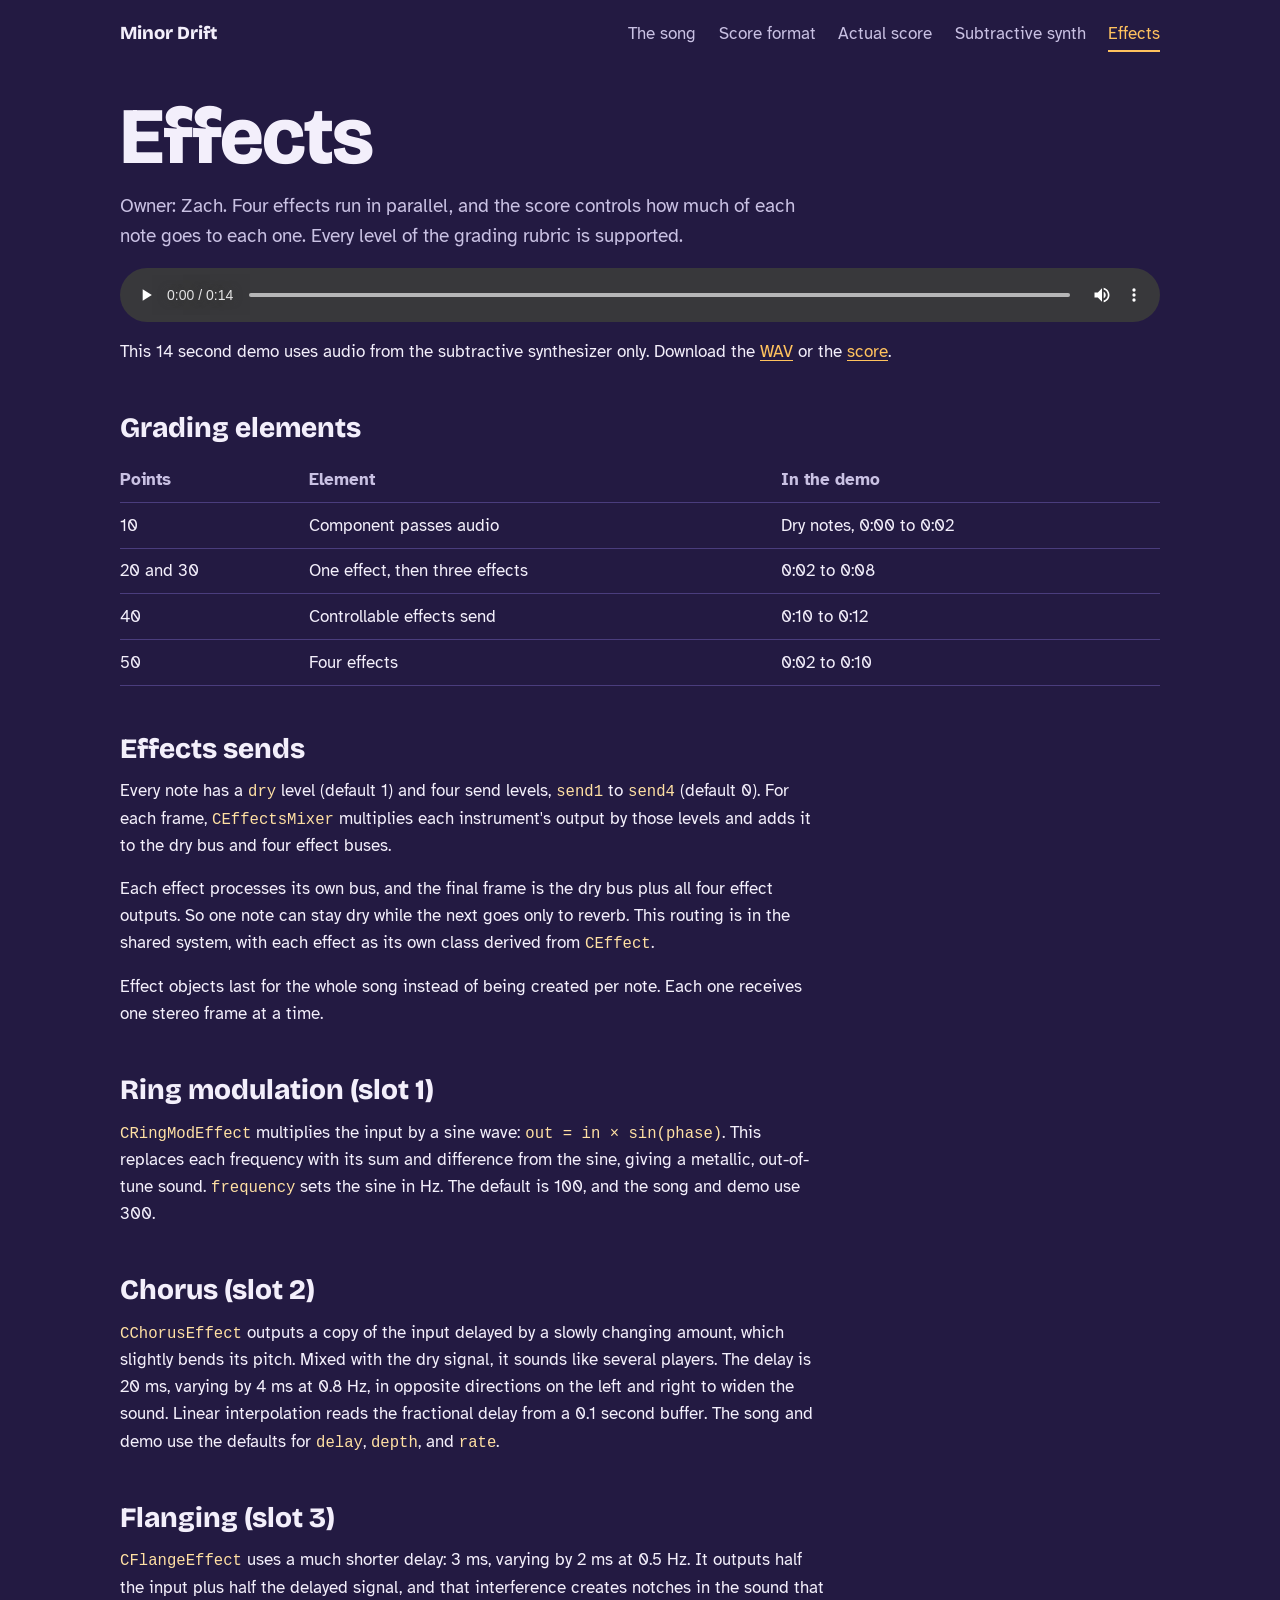
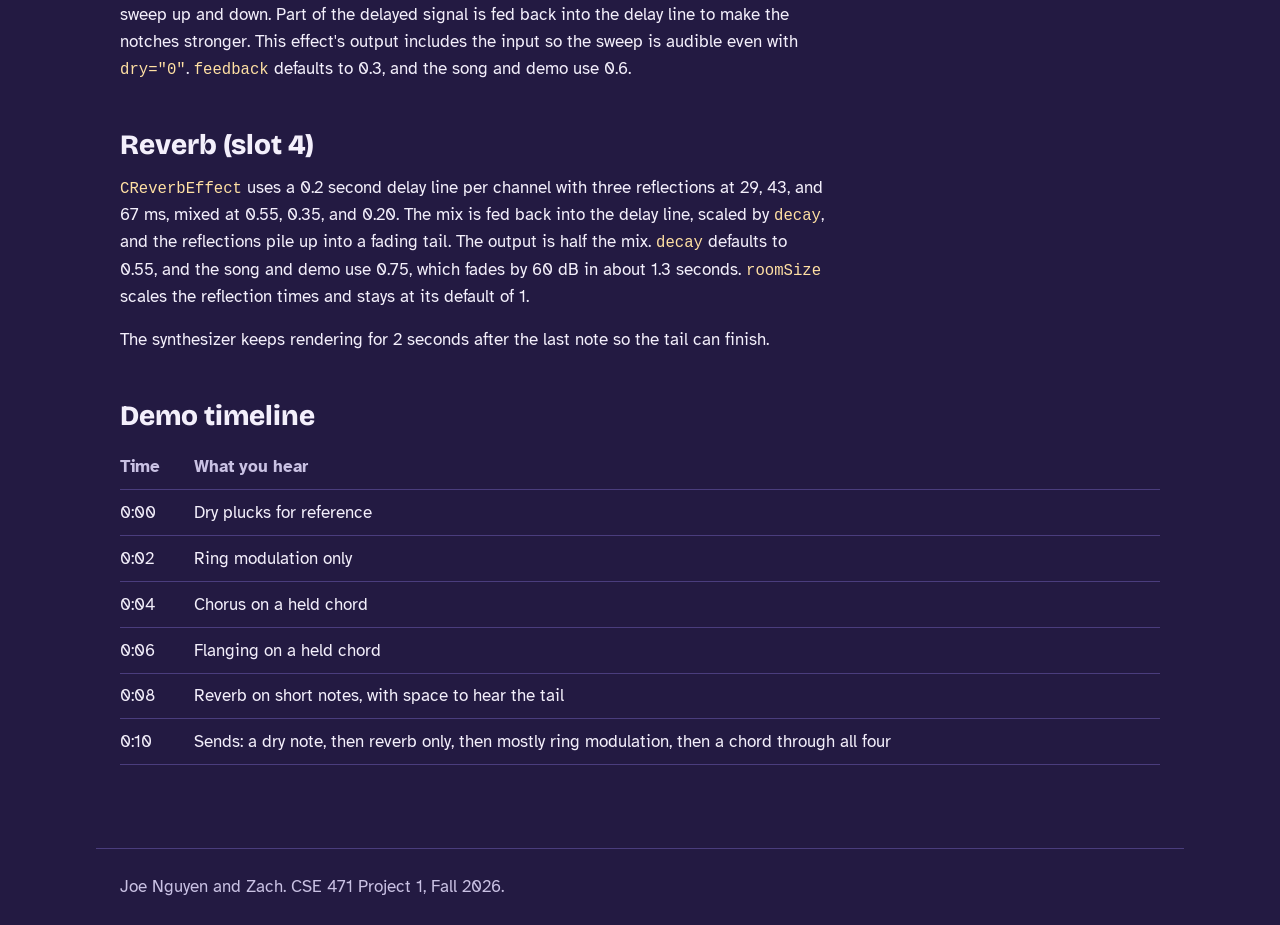
==== effects.html @ a8af83e6 "Add files via upload" ====
<!doctype html>
<html lang="en"><head><meta charset="utf-8"><meta name="viewport" content="width=device-width,initial-scale=1">
<title>Effects</title><link rel="stylesheet" href="style.css"></head>
<body><nav aria-label="Pages"><a class="home" href="index.html">Minor Drift</a><a href="index.html">The song</a><a href="score-format.html">Score format</a><a href="final-score.html">Actual score</a><a href="subtractive.html">Subtractive synth</a><a href="effects.html" aria-current="page">Effects</a></nav>
<main><h1>Effects</h1>
<p class="lede">Owner: Zach. Four effects run in parallel, and the score controls how much of each note goes to each one. Every level of the grading rubric is supported.</p>
<audio controls preload="metadata" src="effects_demo.mp3">Your browser can't play this audio. <a href="effects_demo.mp3">Download the MP3</a>.</audio>
<p>This 14 second demo uses audio from the subtractive synthesizer only. Download the <a href="effects_demo.wav">WAV</a> or the <a href="effects_demo.score" download>score</a>.</p>
<h2>Grading elements</h2>
<div class="table"><table><thead><tr><th scope="col">Points</th><th scope="col">Element</th><th scope="col">In the demo</th></tr></thead><tbody><tr><td>10</td><td>Component passes audio</td><td>Dry notes, 0:00 to 0:02</td></tr><tr><td>20 and 30</td><td>One effect, then three effects</td><td>0:02 to 0:08</td></tr><tr><td>40</td><td>Controllable effects send</td><td>0:10 to 0:12</td></tr><tr><td>50</td><td>Four effects</td><td>0:02 to 0:10</td></tr></tbody></table></div>
<div class="prose">
<h2>Effects sends</h2>
<p>Every note has a <code>dry</code> level (default 1) and four send levels, <code>send1</code> to <code>send4</code> (default 0). For each frame, <code>CEffectsMixer</code> multiplies each instrument's output by those levels and adds it to the dry bus and four effect buses.</p>
<p>Each effect processes its own bus, and the final frame is the dry bus plus all four effect outputs. So one note can stay dry while the next goes only to reverb. This routing is in the shared system, with each effect as its own class derived from <code>CEffect</code>.</p>
<p>Effect objects last for the whole song instead of being created per note. Each one receives one stereo frame at a time.</p>
<h2>Ring modulation (slot 1)</h2>
<p><code>CRingModEffect</code> multiplies the input by a sine wave: <code>out = in &times; sin(phase)</code>. This replaces each frequency with its sum and difference from the sine, giving a metallic, out-of-tune sound. <code>frequency</code> sets the sine in Hz. The default is 100, and the song and demo use 300.</p>
<h2>Chorus (slot 2)</h2>
<p><code>CChorusEffect</code> outputs a copy of the input delayed by a slowly changing amount, which slightly bends its pitch. Mixed with the dry signal, it sounds like several players. The delay is 20 ms, varying by 4 ms at 0.8 Hz, in opposite directions on the left and right to widen the sound. Linear interpolation reads the fractional delay from a 0.1 second buffer. The song and demo use the defaults for <code>delay</code>, <code>depth</code>, and <code>rate</code>.</p>
<h2>Flanging (slot 3)</h2>
<p><code>CFlangeEffect</code> uses a much shorter delay: 3 ms, varying by 2 ms at 0.5 Hz. It outputs half the input plus half the delayed signal, and that interference creates notches in the sound that sweep up and down. Part of the delayed signal is fed back into the delay line to make the notches stronger. This effect's output includes the input so the sweep is audible even with <code>dry="0"</code>. <code>feedback</code> defaults to 0.3, and the song and demo use 0.6.</p>
<h2>Reverb (slot 4)</h2>
<p><code>CReverbEffect</code> uses a 0.2 second delay line per channel with three reflections at 29, 43, and 67 ms, mixed at 0.55, 0.35, and 0.20. The mix is fed back into the delay line, scaled by <code>decay</code>, and the reflections pile up into a fading tail. The output is half the mix. <code>decay</code> defaults to 0.55, and the song and demo use 0.75, which fades by 60 dB in about 1.3 seconds. <code>roomSize</code> scales the reflection times and stays at its default of 1.</p>
<p>The synthesizer keeps rendering for 2 seconds after the last note so the tail can finish.</p>
<h2>Demo timeline</h2>
</div>
<div class="table"><table><thead><tr><th scope="col">Time</th><th scope="col">What you hear</th></tr></thead><tbody><tr><td>0:00</td><td>Dry plucks for reference</td></tr><tr><td>0:02</td><td>Ring modulation only</td></tr><tr><td>0:04</td><td>Chorus on a held chord</td></tr><tr><td>0:06</td><td>Flanging on a held chord</td></tr><tr><td>0:08</td><td>Reverb on short notes, with space to hear the tail</td></tr><tr><td>0:10</td><td>Sends: a dry note, then reverb only, then mostly ring modulation, then a chord through all four</td></tr></tbody></table></div></main>
<footer>Joe Nguyen and Zach. CSE 471 Project 1, Fall 2026.</footer></body></html>
---- style.css ----
@import url('https://fonts.googleapis.com/css2?family=Bricolage+Grotesque:opsz,wght@12..96,500;12..96,800&family=Atkinson+Hyperlegible:ital,wght@0,400;0,700;1,400&display=swap');
:root{--bg:#231a42;--panel:#2f2556;--line:#4a3d7d;--text:#f3effb;--soft:#c9c1e3;--amber:#ffc25e;--rose:#ff8fa3}
*{box-sizing:border-box}html{-webkit-text-size-adjust:100%}
body{margin:0;background:var(--bg);color:var(--text);font:400 1.0625rem/1.6 "Atkinson Hyperlegible",Verdana,sans-serif}
a{color:var(--amber);text-underline-offset:.18em}a:hover{color:#ffe0a3}
:focus-visible{outline:3px solid var(--amber);outline-offset:3px;border-radius:2px}
nav{display:flex;flex-wrap:wrap;gap:.35rem 1.4rem;align-items:baseline;max-width:68rem;margin:auto;padding:1.1rem 1.5rem}
nav .home{font:800 1.15rem "Bricolage Grotesque",Verdana,sans-serif;color:var(--text);text-decoration:none;margin-right:auto}
nav a{color:var(--soft);text-decoration:none;padding:.15rem 0}nav a:hover{color:var(--text)}nav a[aria-current=page]{color:var(--amber);border-bottom:2px solid var(--amber)}
main{max-width:68rem;margin:auto;padding:0 1.5rem 4rem}
.prose{max-width:44rem}
h1,h2,h3{font-family:"Bricolage Grotesque",Verdana,sans-serif;line-height:1.1;margin:0}
h1{font-size:clamp(2.6rem,7vw,5rem);font-weight:800;letter-spacing:-.025em;margin:1.5rem 0 .6rem}
h2{font-size:1.75rem;font-weight:800;margin:3rem 0 .8rem}
h3{font-size:1.2rem;font-weight:800;margin:1.8rem 0 .4rem;color:var(--amber)}
p{margin:0 0 1rem}.lede{font-size:1.2rem;color:var(--soft);max-width:44rem}
ul{padding-left:1.25rem;margin:0 0 1rem}li{margin:.25rem 0}
.table{overflow-x:auto;margin:0 0 1.2rem}table{border-collapse:collapse;width:100%;min-width:30rem}th,td{text-align:left;vertical-align:top;padding:.55rem .9rem .55rem 0;border-bottom:1px solid var(--line)}th{color:var(--soft);font-weight:700}
.table.narrow table{min-width:0}
code{font:.92em Consolas,"Liberation Mono",Menlo,monospace;color:#ffe0a3;overflow-wrap:anywhere}
pre{background:var(--panel);border-left:3px solid var(--line);padding:1rem;overflow:auto;margin:0 0 1.2rem;font-size:.9rem;line-height:1.5}pre code{color:var(--text);overflow-wrap:normal}
.score{max-height:32rem}
audio{width:100%;display:block;margin:.5rem 0 1rem;color-scheme:dark}
.song{position:relative;margin:1.6rem calc(50% - 50vw) 0;width:100vw;background:#231a42}
.song img{display:block;width:100%;height:clamp(10rem,30vw,23rem);object-fit:fill;cursor:pointer}
.head{position:absolute;top:0;bottom:0;left:0;width:2px;background:var(--text);box-shadow:0 0 8px #fff;pointer-events:none;display:none}
.parts{display:grid;grid-template-columns:9.6fr 19.2fr 19.2fr 9.6fr 16.8fr 5.6fr;gap:2px;margin:0 calc(50% - 50vw);width:100vw;padding:0}
.parts button{all:unset;box-sizing:border-box;cursor:pointer;background:var(--panel);padding:.6rem .7rem;min-width:0;font-size:.95rem;line-height:1.25}
.parts button:hover{background:var(--line)}.parts button:focus-visible{outline:3px solid var(--amber);outline-offset:-3px}
.parts span{display:block;color:var(--soft);font-size:.85rem}
.parts .on{box-shadow:inset 0 3px 0 var(--amber)}
.cols{display:grid;grid-template-columns:repeat(auto-fit,minmax(17rem,1fr));gap:0 2.5rem}
footer{max-width:68rem;margin:auto;padding:1.5rem;color:var(--soft);border-top:1px solid var(--line)}
@media (max-width:700px){.parts{grid-template-columns:repeat(3,1fr)}nav .home{width:100%}table{min-width:0}th,td{padding-right:.6rem}}
@media (prefers-reduced-motion:reduce){*{scroll-behavior:auto}}
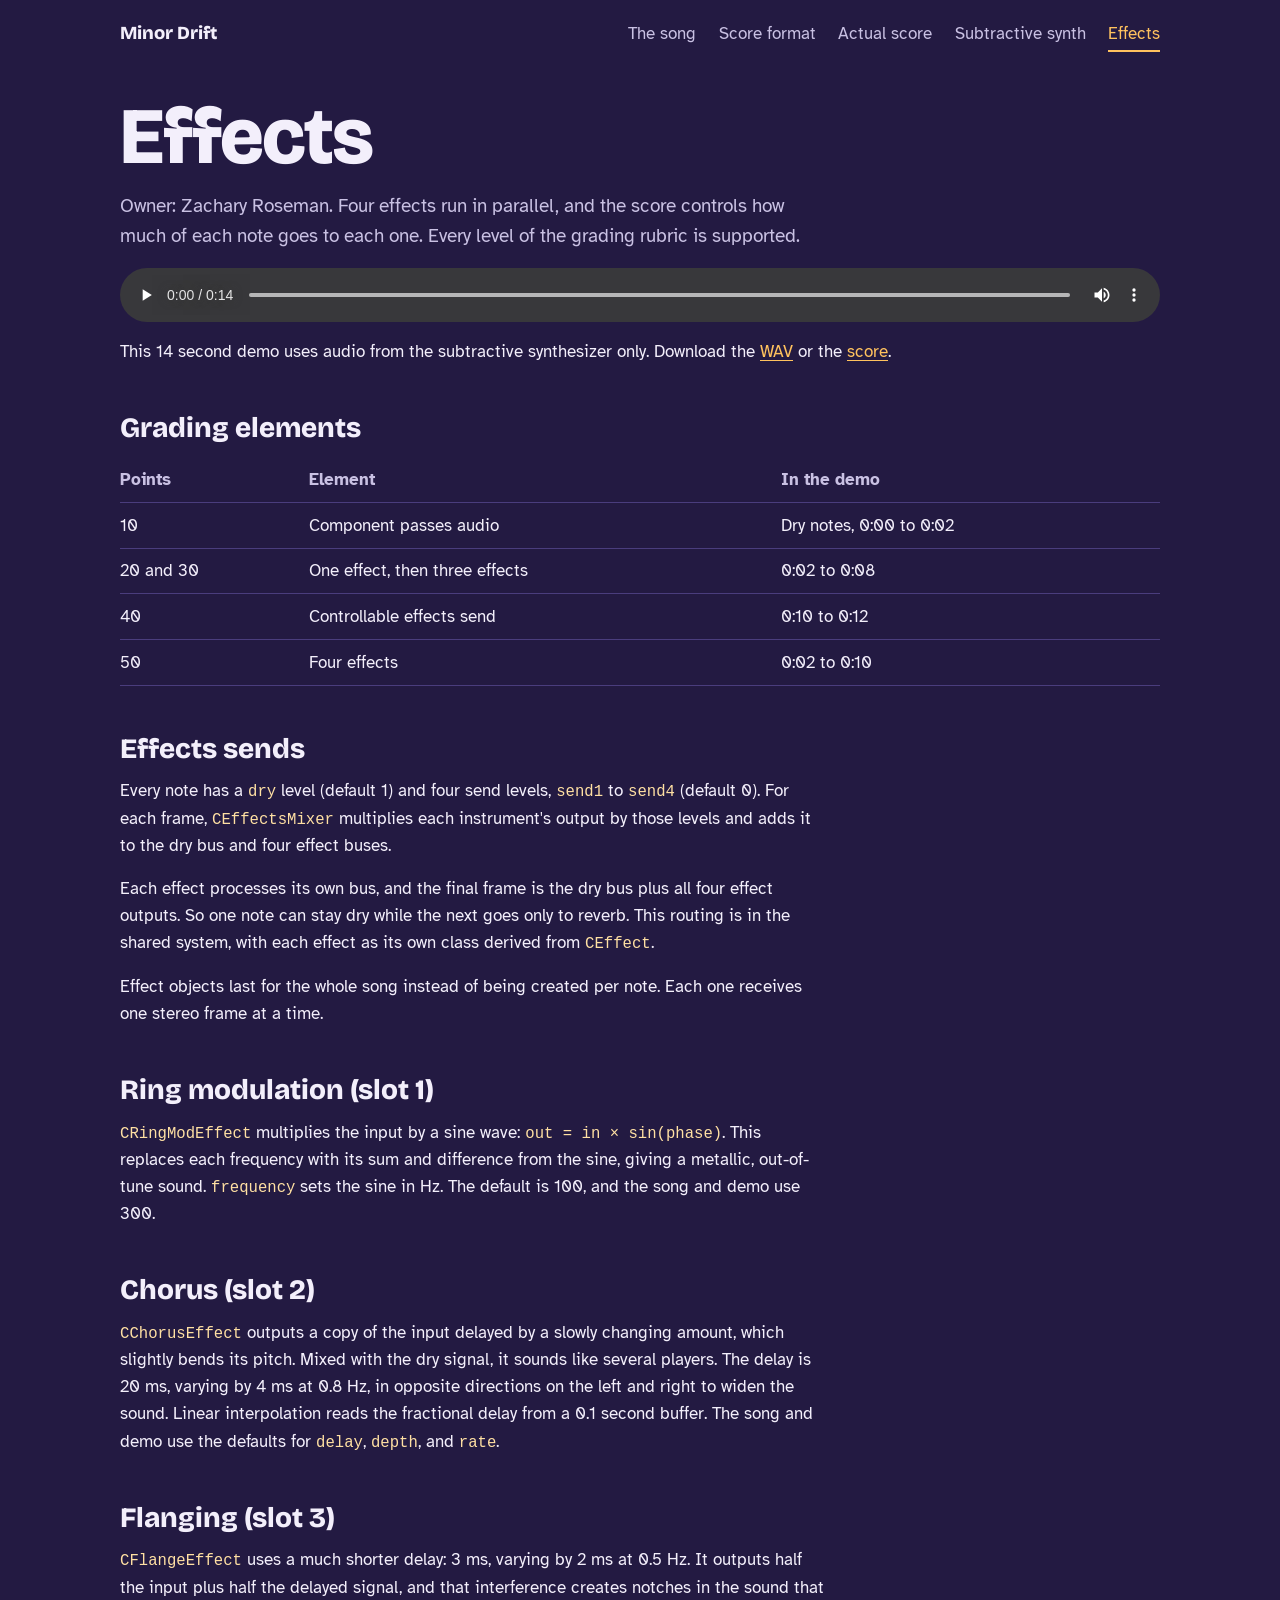
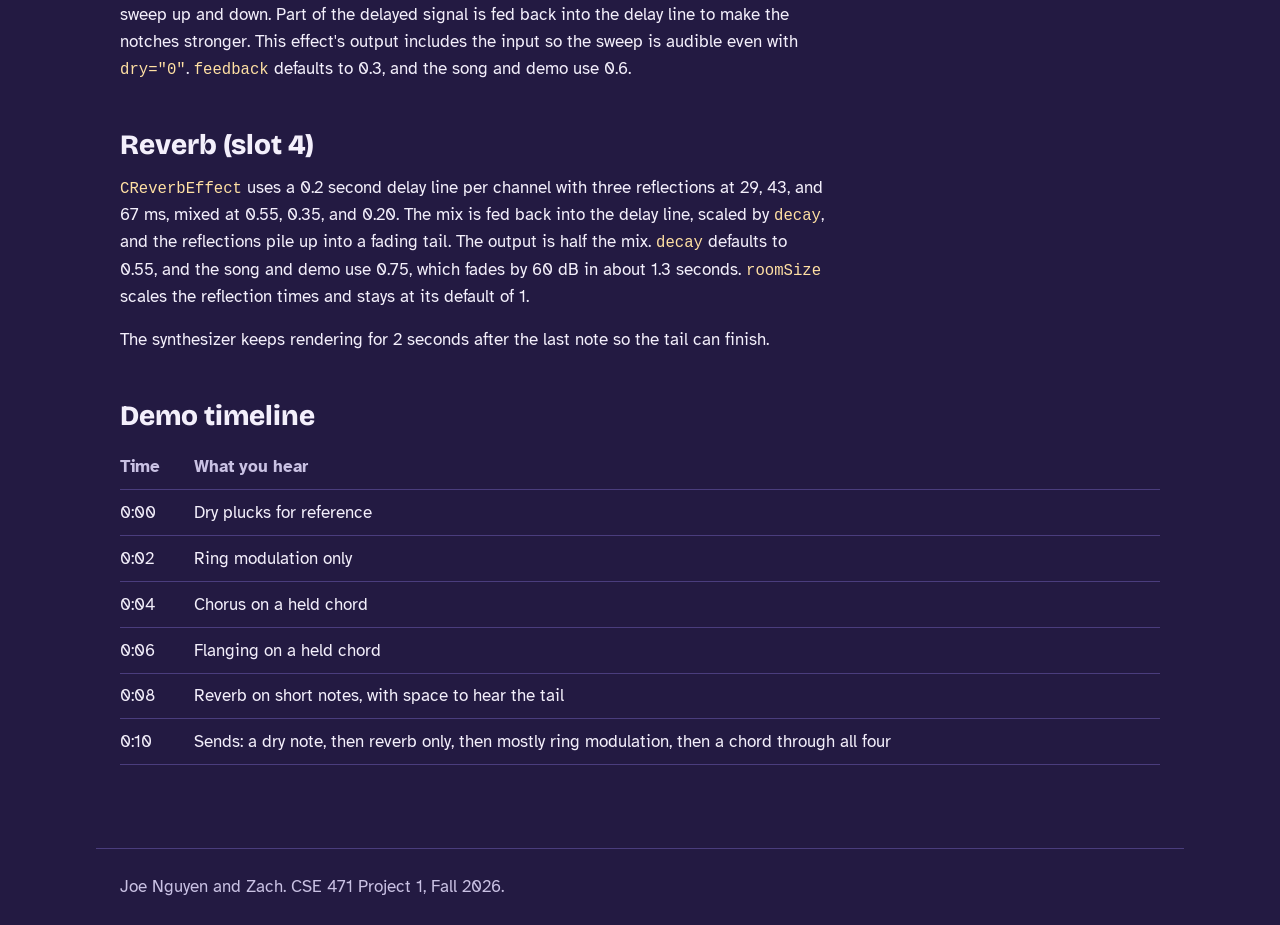
==== commit e70a158a: "Update owner name in effects.html" ====
--- a/effects.html
+++ b/effects.html
@@ -3,7 +3,7 @@
 <title>Effects</title><link rel="stylesheet" href="style.css"></head>
 <body><nav aria-label="Pages"><a class="home" href="index.html">Minor Drift</a><a href="index.html">The song</a><a href="score-format.html">Score format</a><a href="final-score.html">Actual score</a><a href="subtractive.html">Subtractive synth</a><a href="effects.html" aria-current="page">Effects</a></nav>
 <main><h1>Effects</h1>
-<p class="lede">Owner: Zach. Four effects run in parallel, and the score controls how much of each note goes to each one. Every level of the grading rubric is supported.</p>
+<p class="lede">Owner: Zachary Roseman. Four effects run in parallel, and the score controls how much of each note goes to each one. Every level of the grading rubric is supported.</p>
 <audio controls preload="metadata" src="effects_demo.mp3">Your browser can't play this audio. <a href="effects_demo.mp3">Download the MP3</a>.</audio>
 <p>This 14 second demo uses audio from the subtractive synthesizer only. Download the <a href="effects_demo.wav">WAV</a> or the <a href="effects_demo.score" download>score</a>.</p>
 <h2>Grading elements</h2>
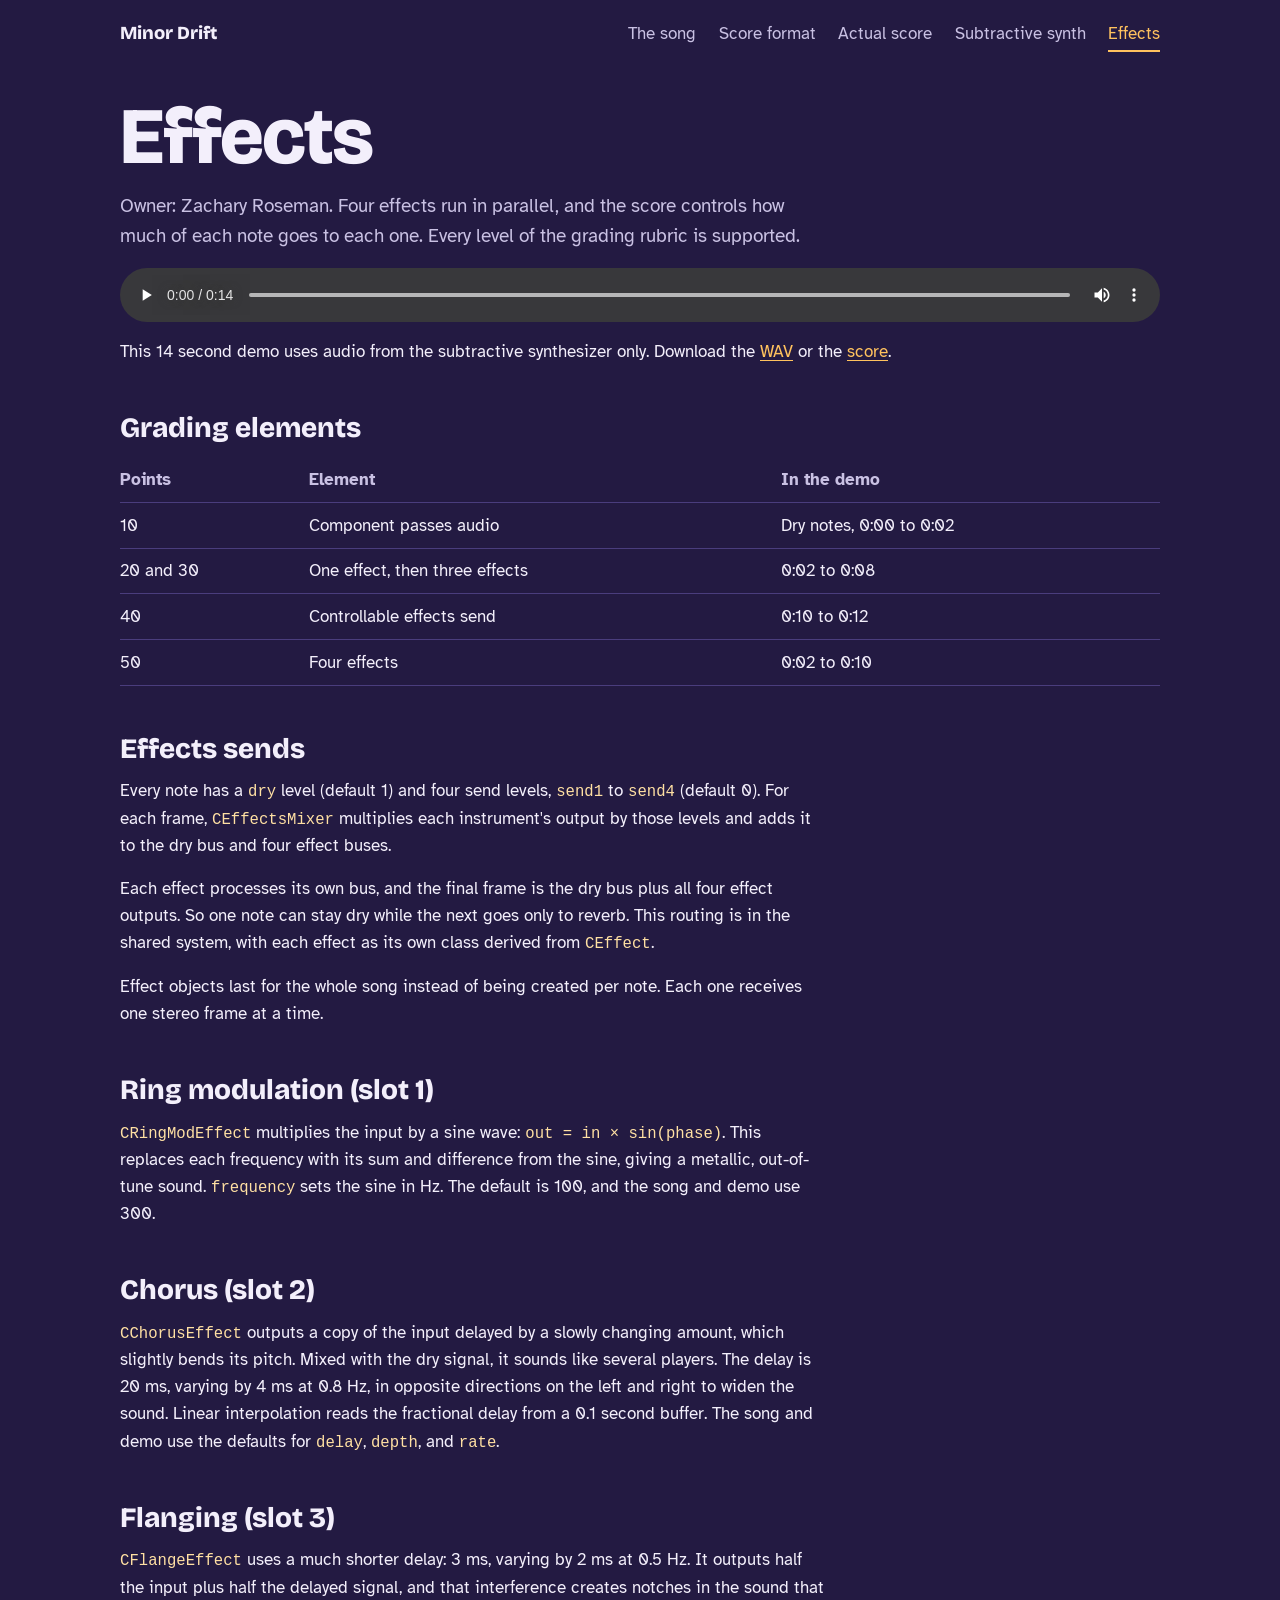
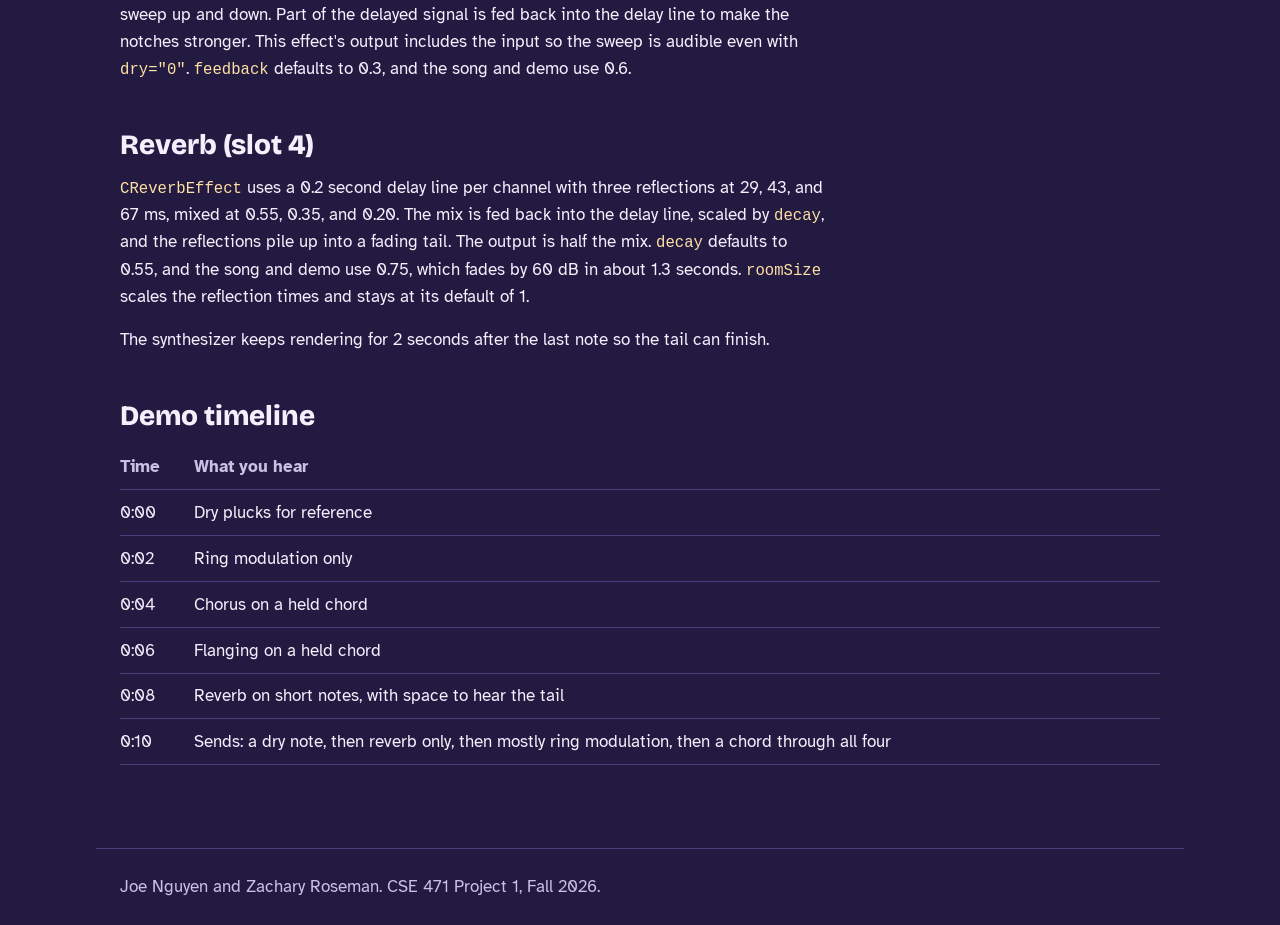
==== commit b805ff18: "Update footer to correct name spelling" ====
--- a/effects.html
+++ b/effects.html
@@ -25,4 +25,4 @@
 <h2>Demo timeline</h2>
 </div>
 <div class="table"><table><thead><tr><th scope="col">Time</th><th scope="col">What you hear</th></tr></thead><tbody><tr><td>0:00</td><td>Dry plucks for reference</td></tr><tr><td>0:02</td><td>Ring modulation only</td></tr><tr><td>0:04</td><td>Chorus on a held chord</td></tr><tr><td>0:06</td><td>Flanging on a held chord</td></tr><tr><td>0:08</td><td>Reverb on short notes, with space to hear the tail</td></tr><tr><td>0:10</td><td>Sends: a dry note, then reverb only, then mostly ring modulation, then a chord through all four</td></tr></tbody></table></div></main>
-<footer>Joe Nguyen and Zach. CSE 471 Project 1, Fall 2026.</footer></body></html>
+<footer>Joe Nguyen and Zachary Roseman. CSE 471 Project 1, Fall 2026.</footer></body></html>
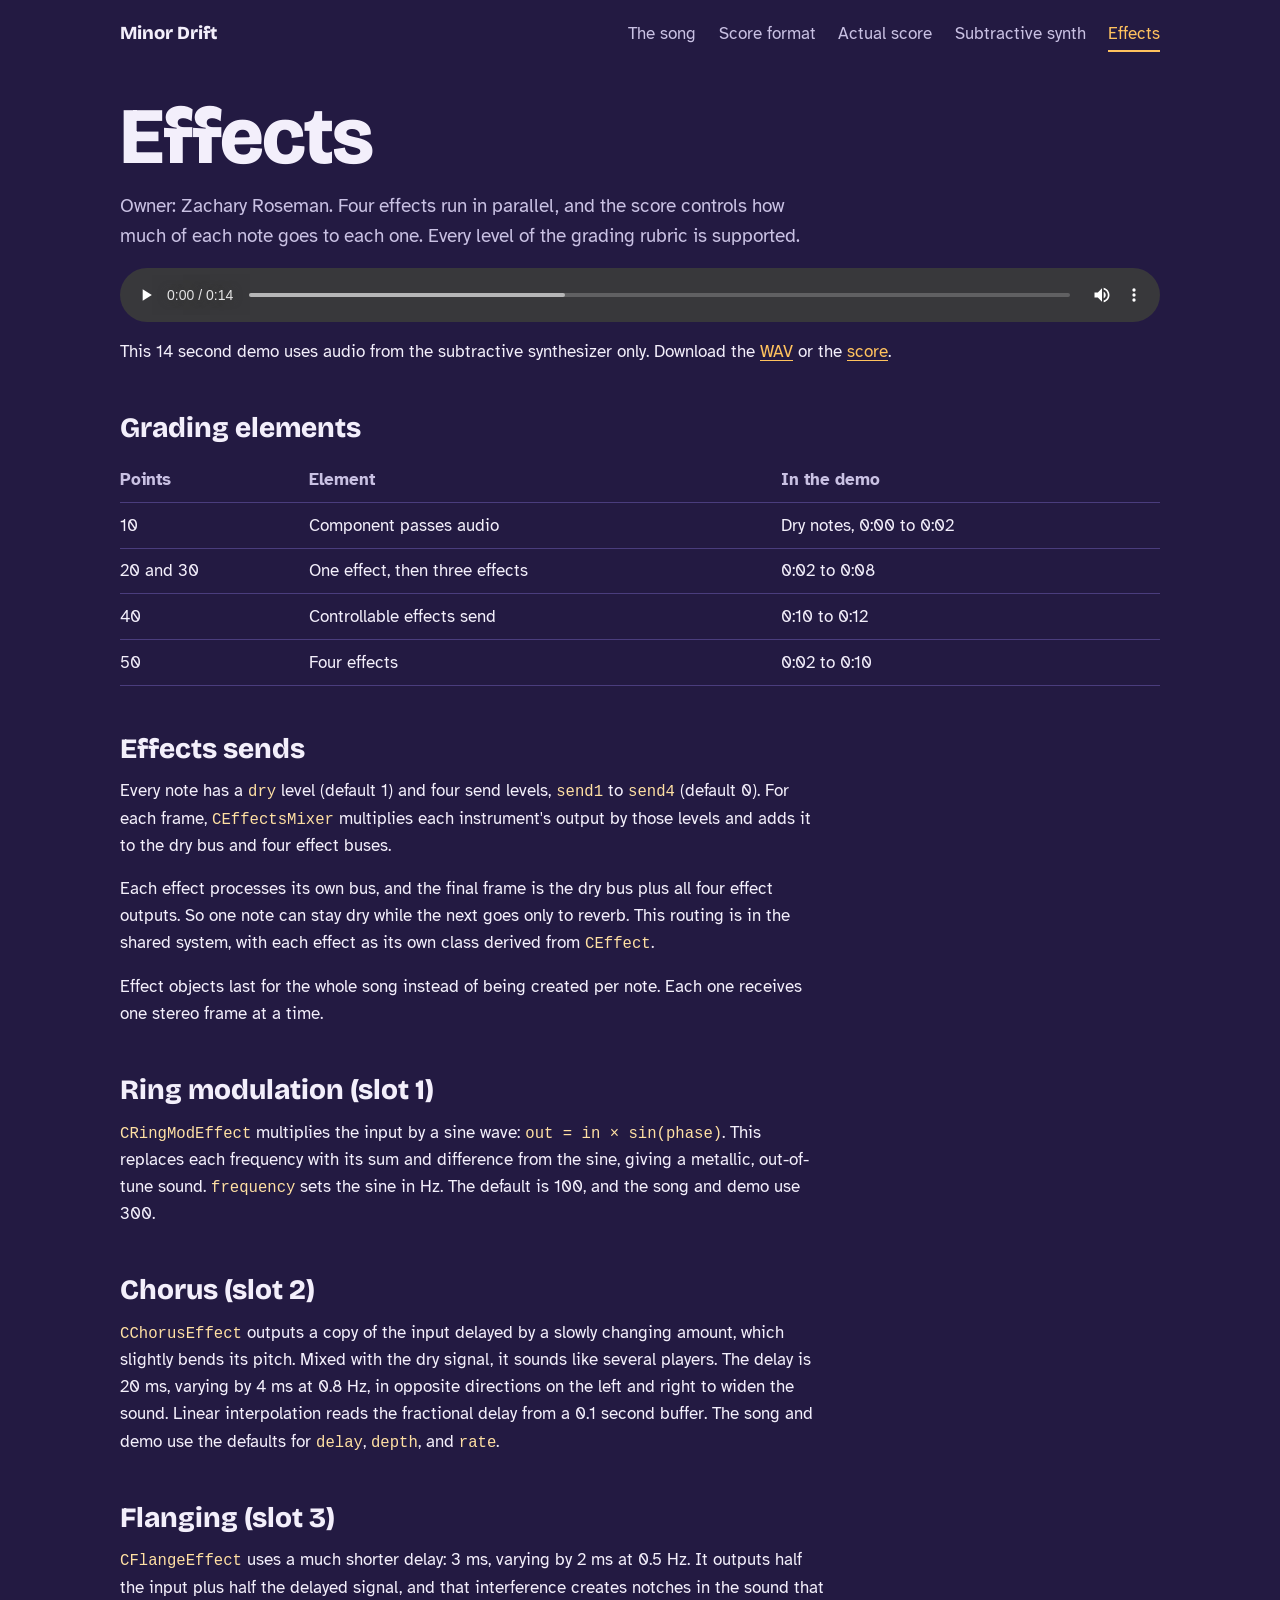
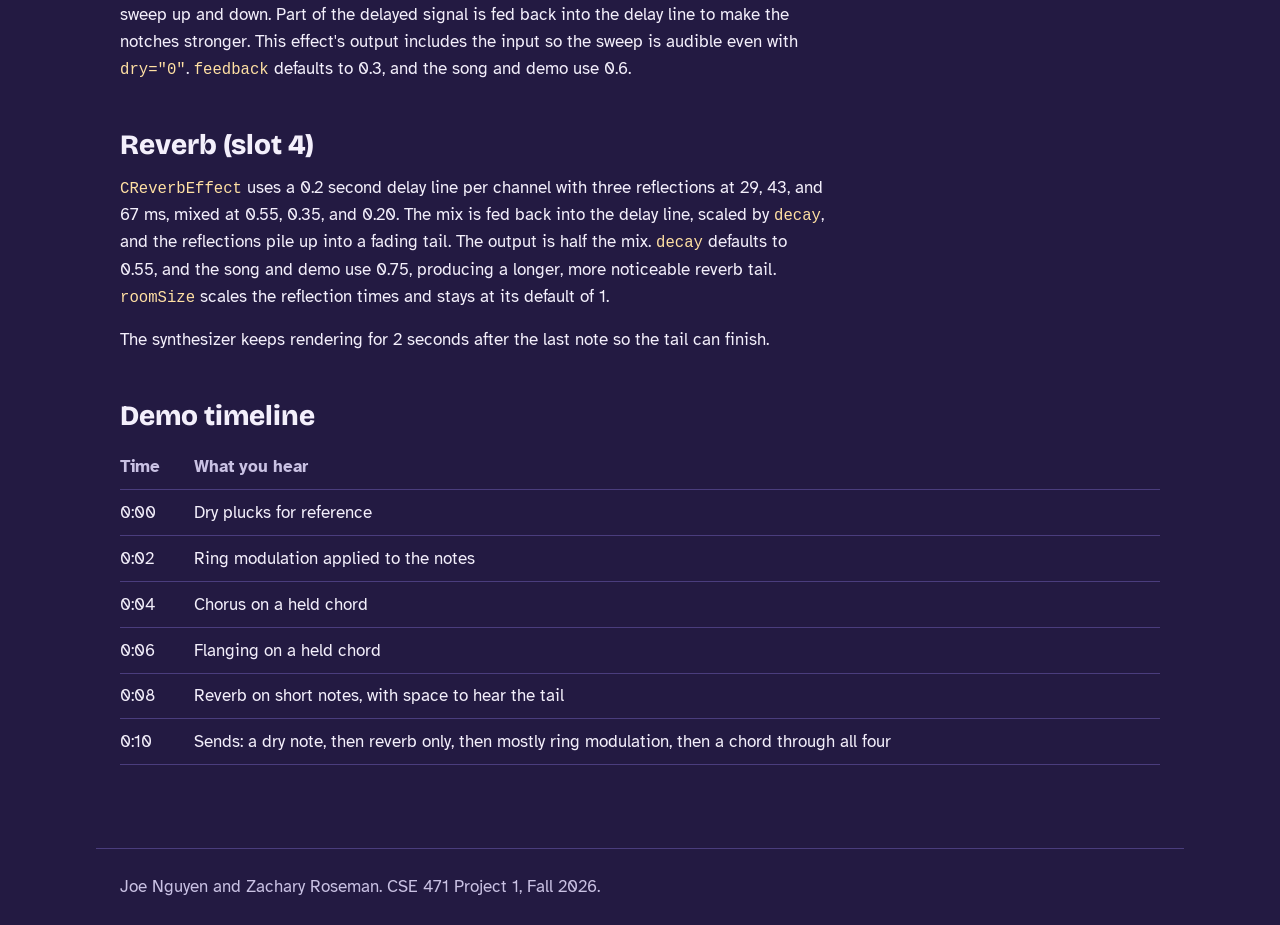
==== commit 55f2eba4: "Duplicate reverb effect description in effects.html" ====
--- a/effects.html
+++ b/effects.html
@@ -1,3 +1,4 @@
+
 <!doctype html>
 <html lang="en"><head><meta charset="utf-8"><meta name="viewport" content="width=device-width,initial-scale=1">
 <title>Effects</title><link rel="stylesheet" href="style.css"></head>
@@ -20,9 +21,9 @@
 <h2>Flanging (slot 3)</h2>
 <p><code>CFlangeEffect</code> uses a much shorter delay: 3 ms, varying by 2 ms at 0.5 Hz. It outputs half the input plus half the delayed signal, and that interference creates notches in the sound that sweep up and down. Part of the delayed signal is fed back into the delay line to make the notches stronger. This effect's output includes the input so the sweep is audible even with <code>dry="0"</code>. <code>feedback</code> defaults to 0.3, and the song and demo use 0.6.</p>
 <h2>Reverb (slot 4)</h2>
-<p><code>CReverbEffect</code> uses a 0.2 second delay line per channel with three reflections at 29, 43, and 67 ms, mixed at 0.55, 0.35, and 0.20. The mix is fed back into the delay line, scaled by <code>decay</code>, and the reflections pile up into a fading tail. The output is half the mix. <code>decay</code> defaults to 0.55, and the song and demo use 0.75, which fades by 60 dB in about 1.3 seconds. <code>roomSize</code> scales the reflection times and stays at its default of 1.</p>
+<p><code>CReverbEffect</code> uses a 0.2 second delay line per channel with three reflections at 29, 43, and 67 ms, mixed at 0.55, 0.35, and 0.20. The mix is fed back into the delay line, scaled by <code>decay</code>, and the reflections pile up into a fading tail. The output is half the mix. <code>decay</code> defaults to 0.55, and the song and demo use 0.75, producing a longer, more noticeable reverb tail. <code>roomSize</code> scales the reflection times and stays at its default of 1.</p>
 <p>The synthesizer keeps rendering for 2 seconds after the last note so the tail can finish.</p>
 <h2>Demo timeline</h2>
 </div>
-<div class="table"><table><thead><tr><th scope="col">Time</th><th scope="col">What you hear</th></tr></thead><tbody><tr><td>0:00</td><td>Dry plucks for reference</td></tr><tr><td>0:02</td><td>Ring modulation only</td></tr><tr><td>0:04</td><td>Chorus on a held chord</td></tr><tr><td>0:06</td><td>Flanging on a held chord</td></tr><tr><td>0:08</td><td>Reverb on short notes, with space to hear the tail</td></tr><tr><td>0:10</td><td>Sends: a dry note, then reverb only, then mostly ring modulation, then a chord through all four</td></tr></tbody></table></div></main>
+<div class="table"><table><thead><tr><th scope="col">Time</th><th scope="col">What you hear</th></tr></thead><tbody><tr><td>0:00</td><td>Dry plucks for reference</td></tr><tr><td>0:02</td><td>Ring modulation applied to the notes</td></tr><tr><td>0:04</td><td>Chorus on a held chord</td></tr><tr><td>0:06</td><td>Flanging on a held chord</td></tr><tr><td>0:08</td><td>Reverb on short notes, with space to hear the tail</td></tr><tr><td>0:10</td><td>Sends: a dry note, then reverb only, then mostly ring modulation, then a chord through all four</td></tr></tbody></table></div></main>
 <footer>Joe Nguyen and Zachary Roseman. CSE 471 Project 1, Fall 2026.</footer></body></html>
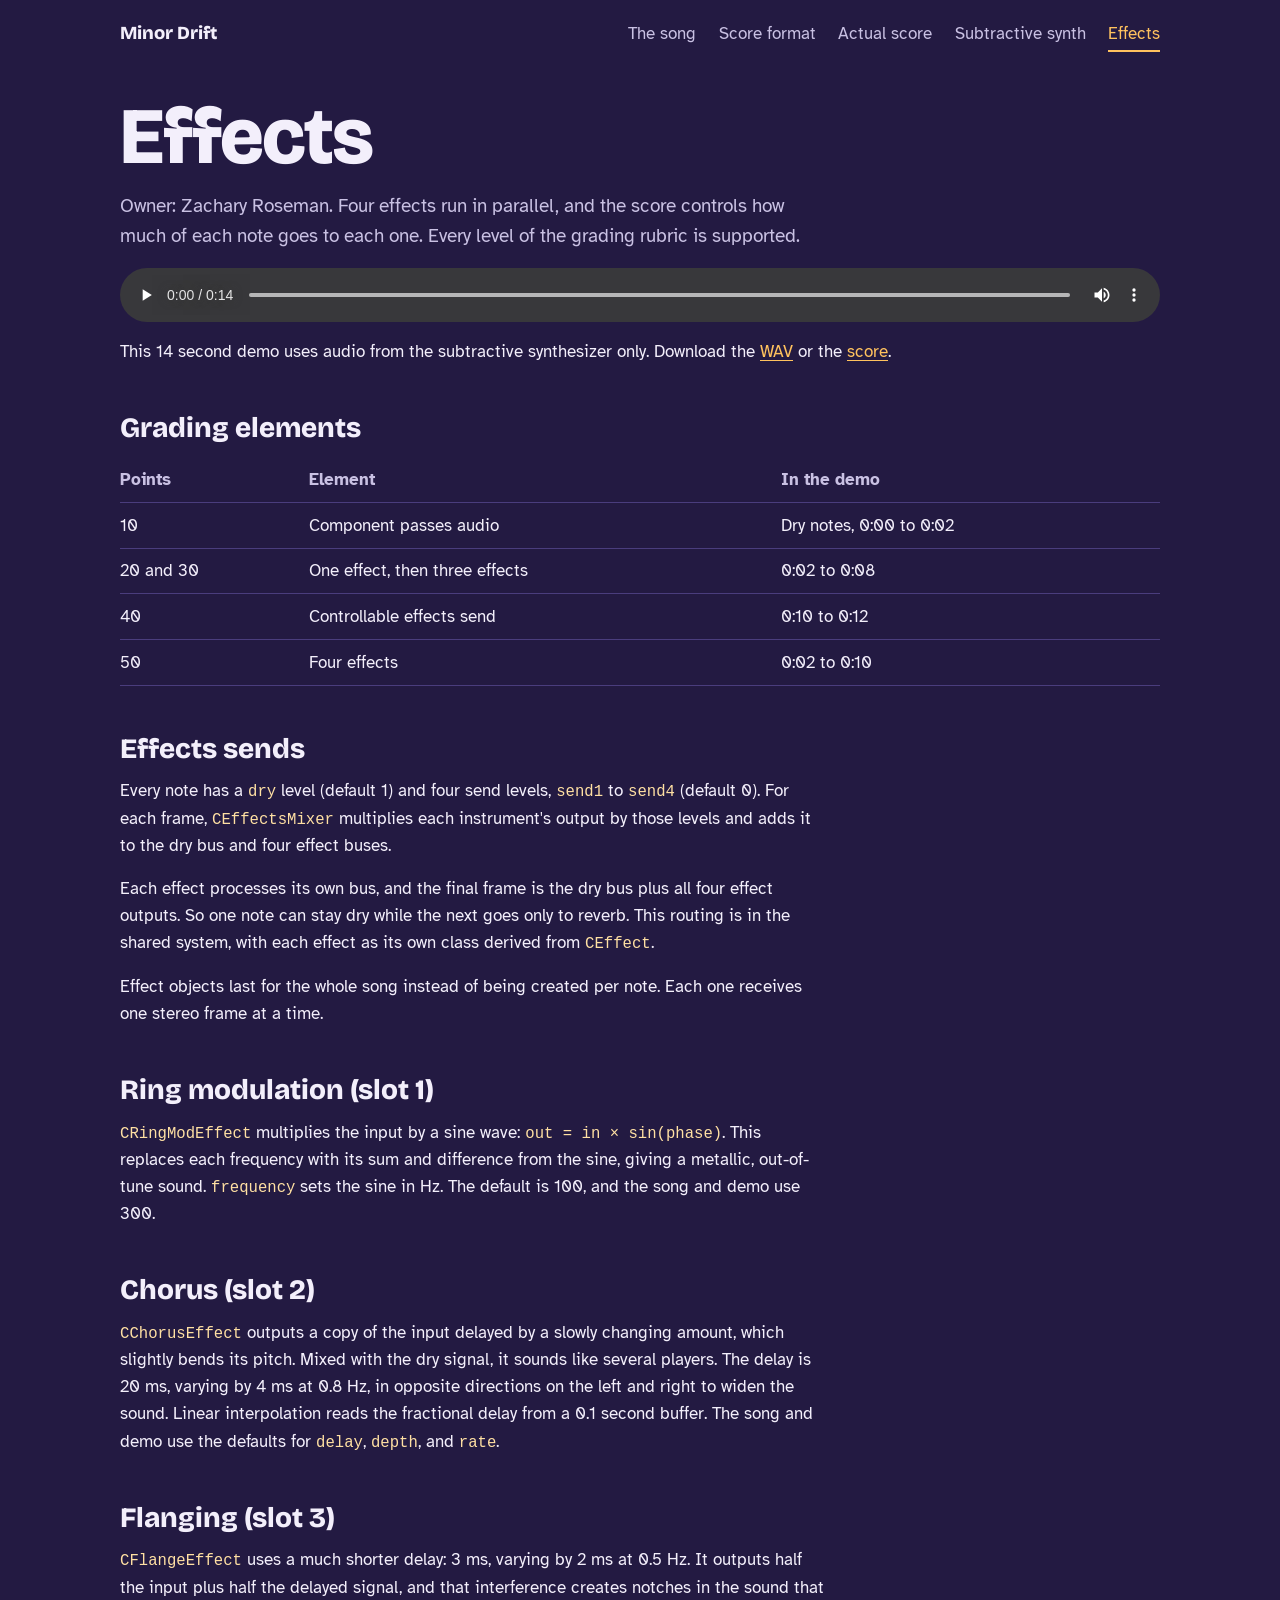
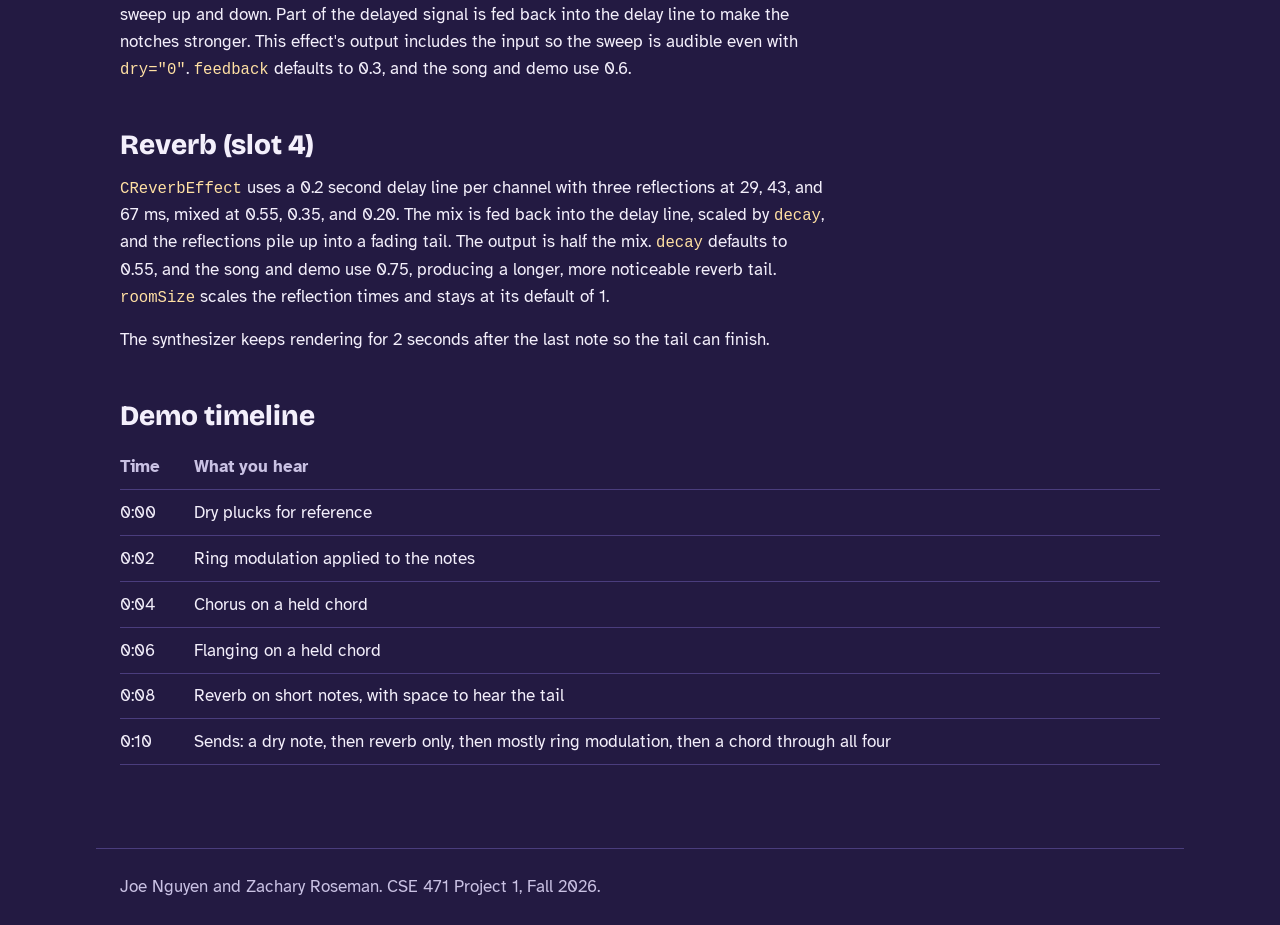
==== commit 904c196a: "Fix HTML formatting in effects.html" ====
--- a/effects.html
+++ b/effects.html
@@ -1,4 +1,3 @@
-
 <!doctype html>
 <html lang="en"><head><meta charset="utf-8"><meta name="viewport" content="width=device-width,initial-scale=1">
 <title>Effects</title><link rel="stylesheet" href="style.css"></head>
